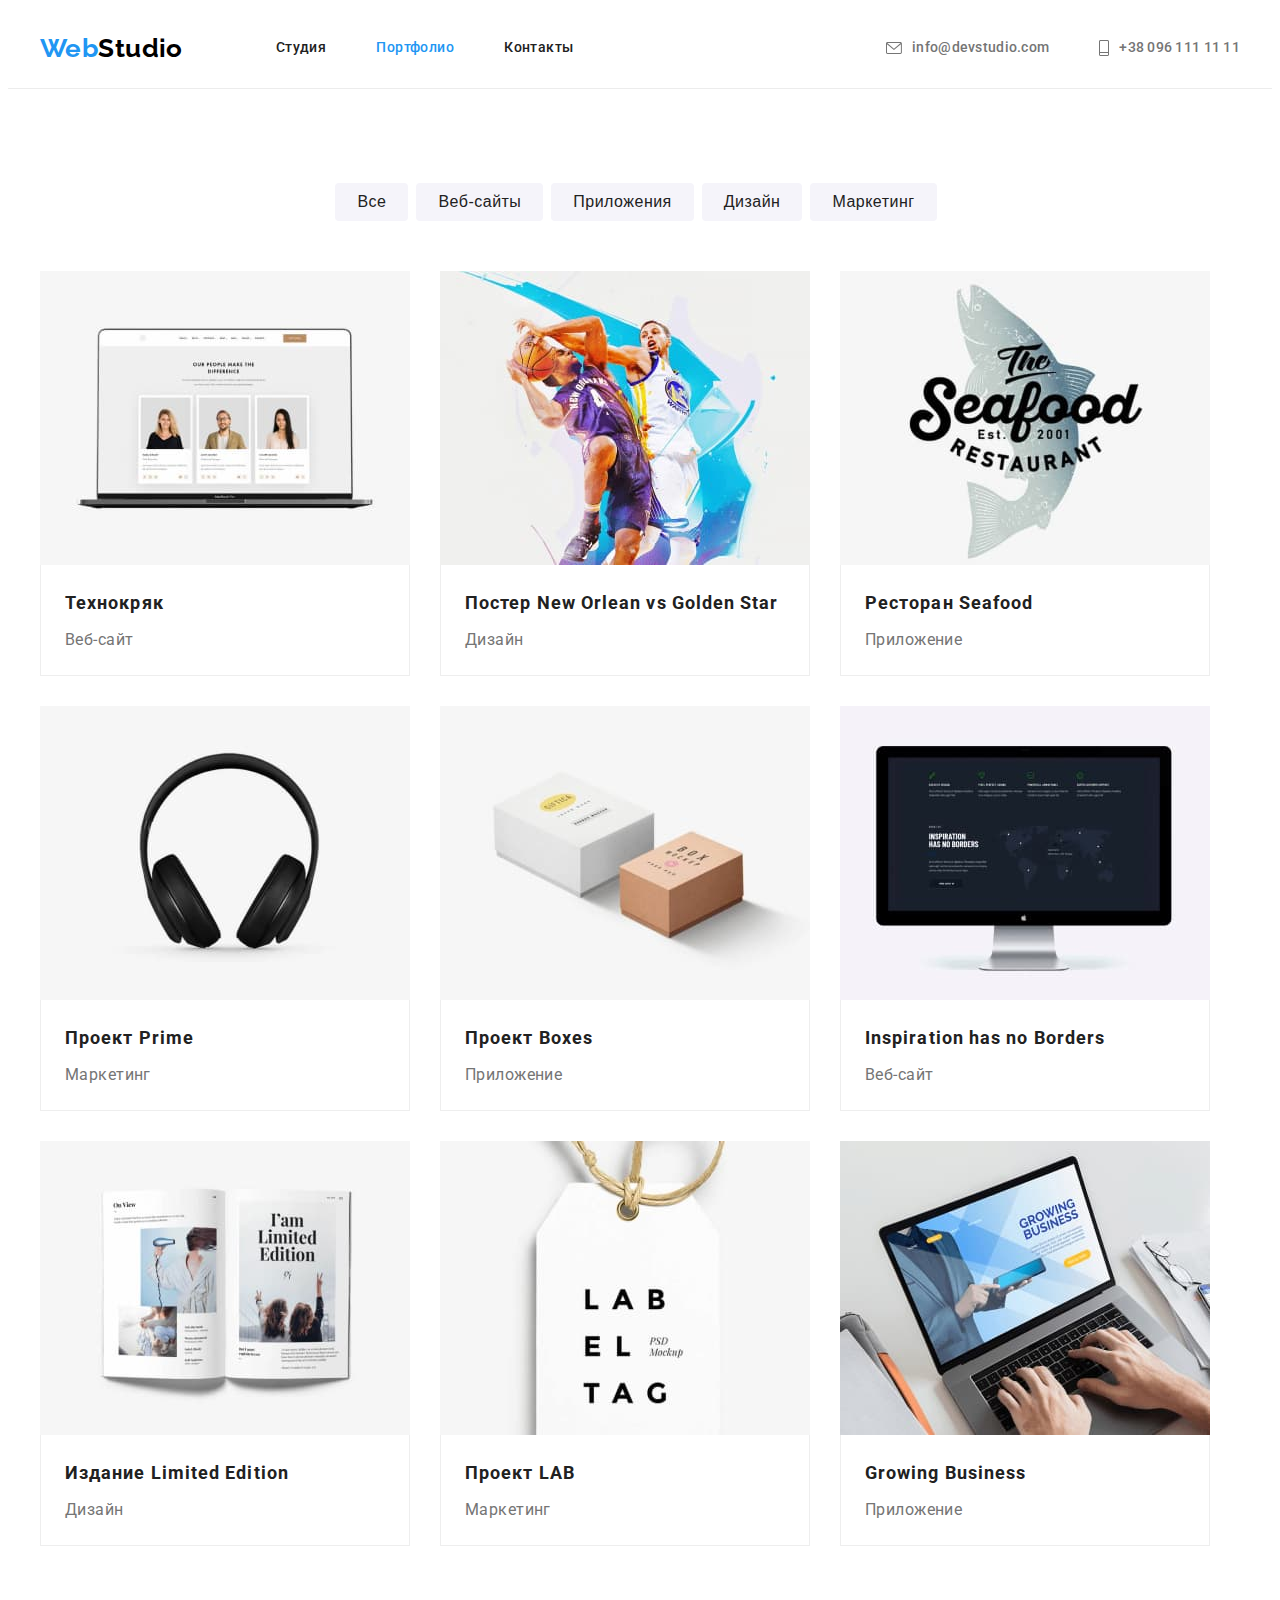
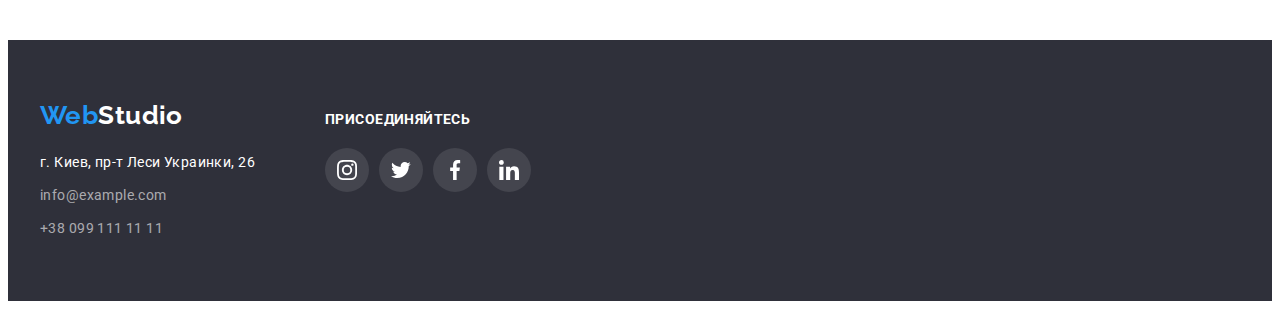
==== portfolio.html @ 5a887693 "first" ====
<!DOCTYPE html>
<html lang="ru">
  <head>
    <meta charset="UTF-8" />
    <meta http-equiv="X-UA-Compatible" content="IE=edge" />
    <meta name="viewport" content="width=device-width, initial-scale=1.0" />
    <title>Портфолио</title>
    <link
      rel="stylesheet"
      href="https://cdnjs.cloudflare.com/ajax/libs/modern-normalize/1.1.0/modern-normalize.min.css"
      integrity="sha512-wpPYUAdjBVSE4KJnH1VR1HeZfpl1ub8YT/NKx4PuQ5NmX2tKuGu6U/JRp5y+Y8XG2tV+wKQpNHVUX03MfMFn9Q=="
      crossorigin="anonymous"
      referrerpolicy="no-referrer"
    />
    <link rel="preconnect" href="https://fonts.googleapis.com" />
    <link rel="preconnect" href="https://fonts.gstatic.com" crossorigin />
    <link
      href="https://fonts.googleapis.com/css2?family=Raleway:wght@700&family=Roboto:wght@400;500;900&display=swap"
      rel="stylesheet"
    />
    <link rel="stylesheet" href="./css/styles.css" />
  </head>
  <body>
    <!--Шапка-->
    <header class="header">
      <div class="container">
        <nav class="header-nav">
          <a class="logo link" href="./index.html" lang="en">
            Web<span class="logo-header">Studio</span>
          </a>
          <ul class="pages list">
            <li><a class="link" href="./index.html">Студия</a></li>
            <li><a class="link curent" href="./portfolio.html">Портфолио</a></li>
            <li><a class="link" href="">Контакты</a></li>
          </ul>
        </nav>
        <ul class="list">
          <li class="header-contact">
            <a class="contact-link link" href="mailto:info@devstudio.com">
              <svg class="header-icon" width="16px" height="12px">
                <use href="./images/symbol-defs.svg#icon-envelope"></use></svg
              >info@devstudio.com</a
            >
          </li>
          <li class="header-contact">
            <a class="contact-link link" href="tel:+380961111111">
              <svg class="header-icon" width="10px" height="16px">
                <use href="./images/symbol-defs.svg#icon-vector"></use></svg
              >+38 096 111 11 11</a
            >
          </li>
        </ul>
      </div>
    </header>

    <main>
      <section class="portfolio section">
        <div class="container">
          <h1 class="none">Портфолио</h1>
          <ul class="button list">
            <li><button class="btn-grey" type="button">Все</button></li>
            <li><button class="btn-grey" type="button">Веб-сайты</button></li>
            <li><button class="btn-grey" type="button">Приложения</button></li>
            <li><button class="btn-grey" type="button">Дизайн</button></li>
            <li><button class="btn-grey" type="button">Маркетинг</button></li>
          </ul>
          <ul class="portfolio-cards list">
            <li class="portfolio-item">
              <a
                class="card-link link" href="">
                <img
                src="./images/img-web1.jpg"
                alt="На мониторе ноутбука изображены фото людей"
                width="370"
              />
              <div class="border-cards">
                <h2 class="title-cards">Технокряк</h2>
                <p class="point">Веб-сайт</p>
              </div>
              </a>
            </li>
            <li class="portfolio-item">
              <a
                class="card-link link" href="">
                <img
                src="./images/img-diz1.jpg"
                alt="Два баскетболиста"
                width="370"
              />
              <div class="border-cards">
                <h2 class="title-cards">Постер New Orlean vs Golden Star</h2>
                <p class="point">Дизайн</p>
              </div>
              </a>
            </li>
            <li class="portfolio-item">
              <a class="card-link link" href=""> <img src="./images/img-app1.jpg" alt="Рыба" width="370" />
              <div class="border-cards">
                <h2 class="title-cards">Ресторан Seafood</h2>
                <p class="point">Приложение</p>
              </div>
              </a>
            </li>
            <li class="portfolio-item">
              <a class="card-link link" href=""> <img src="./images/img-mark1.jpg" alt="Наушники" width="370" />
              <div class="border-cards">
                <h2 class="title-cards">Проект Prime</h2>
                <p class="point">Маркетинг</p>
              </div>
            </a>
            </li>
            <li class="portfolio-item">
              <a class="card-link link" href=""> <img src="./images/img-app2.jpg" alt="Две коробки" width="370" />
              <div class="border-cards">
                <h2 class="title-cards">Проект Boxes</h2>
                <p class="point">Приложение</p>
              </div>
              </a>
            </li>
            <li class="portfolio-item">
              <a class="card-link link" href=""> <img src="./images/img-web2.jpg" alt="Монитор" width="370" />
              <div class="border-cards">
                <h2 class="title-cards" lang="en">Inspiration has no Borders</h2>
                <p class="point">Веб-сайт</p>
              </div>
              </a>
            </li>
            <li class="portfolio-item">
              <a class="card-link link" href=""> <img src="./images/img-diz2.jpg" alt="Книга" width="370" />
              <div class="border-cards">
                <h2 class="title-cards">Издание <span lang="en">Limited Edition</span></h2>
                <p class="point">Дизайн</p>
              </div>
              </a>
            </li>
            <li class="portfolio-item">
              <a class="card-link link" href=""> <img src="./images/img-mark2.jpg" alt="Брелок" width="370" />
              <div class="border-cards">
                <h2 class="title-cards">Проект LAB</h2>
                <p class="point">Маркетинг</p>
              </div>
              </a>
            </li>
            <li class="portfolio-item">
              <a class="card-link link" href=""> <img src="./images/img-app3.jpg" alt="Ноутбук" width="370" />
              <div class="border-cards">
                <h2 class="title-cards" lang="en">Growing Business</h2>
                <p class="point">Приложение</p>
              </div>
              </a>
            </li>
          </ul>
        </div>
      </section>
    </main>
    </a>

    <!--Подвал-->
    <footer class="footer">
      <div class="container">
        <div>
          <a class="logo link" href="./index.html" lang="en">
            Web<span class="logo-footer">Studio</span>
          </a>
          <address>
            <ul class="footer-connection list">
              <li>
                <a class="address link" href=""> г. Киев, пр-т Леси Украинки, 26</a>
              </li>
              <li>
                <a class="footer-contacts link" href="mailto:info@example.com">info@example.com</a>
              </li>
              <li>
                <a class="footer-contacts link" href="tel:+380991111111">+38 099 111 11 11</a>
              </li>
            </ul>
          </address>
        </div>
        <div class="join">
          <p class="header-join">Присоединяйтесь</p>
          <ul class="list">
            <li class="massenger-item">
              <a class="join-link link" aria-label="инстаграм">
                <svg class="join-icon" width="20px" height="20px">
                  <use href="./images/symbol-defs.svg#icon-instagram"></use></svg
              ></a>
            </li>
            <li class="massenger-item">
              <a class="join-link link" aria-label="твиттер">
                <svg class="join-icon" width="20px" height="20px">
                  <use href="./images/symbol-defs.svg#icon-twitter"></use></svg
              ></a>
            </li>
            <li class="massenger-item">
              <a class="join-link link" aria-label="фейсбук">
                <svg class="join-icon" width="20px" height="20px">
                  <use href="./images/symbol-defs.svg#icon-facebook"></use></svg
              ></a>
            </li>
            <li class="massenger-item">
              <a class="join-link link" aria-label="линкедин">
                <svg class="join-icon" width="20px" height="20px">
                  <use href="./images/symbol-defs.svg#icon-linkedin"></use></svg
              ></a>
            </li>
          </ul>
        </div>
      </div>
    </footer>
  </body>
</html>
---- css/styles.css ----
:root {
    --accent-color: #2196F3;
    --black:#000000;
    --white:#FFFFFF;
    --header-and-item: #212121;
    --adress-footer: #FFFFFF99;
    --black-fon: #2F303A;
    --gray-fon: #F5F4FA;
    --main: #757575;
    --hero-button: #188ce8;
    --border-header:#ECECEC;
    --border-cards:#EEEEEE;
    --shadow:rgba(0, 0, 0, 0.25);
    --bg-hero:#C4C4C4;
    --grad: rgba(47, 48, 58, 0.4);
    --massanger: #afb1b8;
}

body {
font-family: Roboto, sans-serif ;
color: var(--main);
background-color: var(--white);
font-weight: 400;
font-size: 14px;
line-height: 1.71;
letter-spacing: 0.03em;
}

.container {
    width: 1200px;
    padding: 0 15px;
    margin-left: auto;
    margin-right: auto;
}

.section{
    padding: 94px 0;
}

h1, h2, h3, h4, p, li, ul, a {
    margin: 0;
    padding: 0;
}

img {
    display: block;
    max-width: 100%;
    height: auto;
}

.list {
    list-style-type: none;
}

.link {
    text-decoration: none;
    color: currentColor;
}

/*Шапка*/
.header .container,
.header-nav,
.pages,
.contacts .list,
.contact-link {
    display: flex;
    align-items: center;
}

.header{
border-bottom: 1px solid var(--border-header);
}

.header .container{
height: 80px;
}


.logo {
    font-family: Raleway, sans-serif;
    font-weight:700;
    font-size: 26px;
    line-height: 1.19;    
    color: var(--accent-color);
 }

.logo-header {
    color: var(--black);
}

.header .logo {
    margin-right: 93px;
}

.pages .link{
    font-weight:500;
    font-size:14px;
    line-height: 0.88;
    color: var(--header-and-item);
    padding: 32px 0;
}

.header .list {
    display: flex;
    margin-left: auto;
}

.contact-link {
    font-weight:500;
    font-size:14px;
    line-height:1.14;
    letter-spacing: 0.02em;
    color: var(--main);
    padding: 20px 0;
}


.pages li:not(:last-child),
.contacts li:not(:last-child),
.header-contact:not(:last-child) {
    margin-right: 50px;
}

.header-icon{
    fill:currentColor;
    margin-right: 10px;
}

.link:hover,
.link:focus,
.link:active{
    color: var(--accent-color);
}


.pages .curent {
    color: var(--accent-color) ;
}

/*Студия*/

/*Герой*/

.hero {
    color: var(--white);
    background-color: var(--black-fon);
    text-align: center;
    text-transform: uppercase;
    line-height: 1.36;
    letter-spacing: 0.06em;
    background-color: var(--bg-hero);
    background-image: linear-gradient(var(--grad),var(--grad) ), url(../images/hero.jpg);
    background-repeat: no-repeat;
    background-position: center;
    max-width: 1600px;
    margin: 0 auto;
}

.hero .container {
    padding: 200px 0;
}

.hero-title {
    margin: auto;
    font-weight: 900;
    font-size: 44px;
    margin-bottom: 30px;
    width: 696px;
    letter-spacing: 0.06em;
    line-height: 1.36;
}

.button-blu {
    width: 200px;
    height: 50px;
    padding: 0;
    border: 2px transparent;
    border-radius: 4px;

    text-align: center; 
    color: var(--white);
    background-color: var(--accent-color);
    font-weight: 700;
    font-size: 16px;
    line-height: 1.88;
    letter-spacing: 0.06em;
}

.button-blu:active,
.button-blu:hover,
.button-blu:focus {
    background-color: var(--hero-button);
}

/*Особенности*/

.none {
    position: absolute;
    width: 1px;
    height: 1px;
    margin: -1px;
    border: 0;
    padding: 0;
    white-space: nowrap;
    clip-path: inset(100%);
    clip: rect(0 0 0 0);
    overflow: hidden;
}

.characteristic,
.characteristic .list,
.characteristic>.container>li{
display: flex;
    flex-wrap: wrap;
}

.characteristic li {
    width: 270px;
}

.characteristic-div {
    display: flex;
    justify-content: center;
    align-items: center;
    background-color: var(--gray-fon);
    width: 270px;
    height: 120px;
    margin-bottom: 30px;
    
}


.characteristic li:not(:nth-child(n+4)){
    margin-right: 30px;
}

.characteristic .title-item {
    margin-bottom: 10px;
    color: var(--header-and-item);
    font-size: 14px;
    line-height: 1.14;
    text-transform: uppercase;
}

/*Оглавление секций*/
.title {
    margin-bottom: 50px;

    color: var(--header-and-item);
    font-size: 36px;
    line-height: 1.17;
    text-align: center;
}

/*Чем мы занимаемся*/
.work.section {
    padding-top: 0;
}

.work .list {
    display: flex;
    flex-wrap: wrap;
}

.work li:not(:nth-child(n+3)) {
    margin-right: 30px;
}

/*Наша команда*/
.team {
    background-color: var(--gray-fon);
}

.team .list{
    display: flex;
    flex-wrap: wrap;
    justify-content:center;
}

.social-link{
margin-bottom: 30px;
}


.team-cards:not(:nth-child(n+4)) {
    margin-right: 30px;
}
.team-cards{
    width: 270px;
    background-color: var(--white);
    box-shadow: 0px 1px 3px rgba(0, 0, 0, 0.12), 0px 1px 1px rgba(0, 0, 0, 0.14), 0px 2px 1px rgba(0, 0, 0, 0.2);
    border-radius: 0px 0px 4px 4px;
}

.name {
    margin: 30px 0 10px 0;
    color: var(--header-and-item);
    font-weight: 500;
    font-size: 16px;
    line-height: 1.19;
    text-align: center;
}

.position {
    font-size: 16px;
    line-height: 1.19;
    text-align: center;
    margin-bottom: 16px;
}

.massenger-item {
    width: 44px;
    height: 44px;
    border-radius: 50%;
    fill: var(--massanger);
    cursor: pointer;
}

.team-link {
width: 100%;
    height: 100%;
    display: flex;
    align-items: center;
    justify-content: center;
}

.massenger-item:not(:last-child){
margin-right: 10px;
}

.massenger-item:active,
.massenger-item:hover,
.massenger-item:focus {
    background-color: var(--accent-color);
    fill: var(--white);
}

/*Постоянные клиенты*/
.klients ul{
    display: flex;
    justify-content: center;
}

.klients li {
    display: flex;
    justify-content: center;
    align-items: center;
    width: 170px;
    height: 92px;
    border: 1px solid var(--massanger);
    border-radius: 4px;
    fill: var(--massanger);
    cursor: pointer;
}
.klients li:not(:last-child){
margin-right: 30px;
}

.klients li:active,
.klients li:hover,
.klients li:focus {
    border: 1px solid var(--accent-color);
    fill: var(--accent-color);
}
/*Подвал*/
.footer {
    background-color: var(--black-fon);
    padding: 60px 0;
}

.footer .container {
    display: flex;
    align-items: baseline;
}

.footer .container > div:not(:last-child){
margin-right: 70px;
}

.footer .logo{
    display: block;
    margin-bottom: 20px;    
}


.logo-footer {
    color: var(--white);
}

.address{
    color: var(--white);
    font-style: normal;
    padding: 4px 0;
}

.footer-contacts {
    color: var(--adress-footer);
    font-style: normal;
    padding: 4px 0;
}

.footer-connection>li:not(:last-child) {
    margin-bottom: 9px;
}

.header-join{
line-height:1.14;
text-transform: uppercase;
color: var(--white);
margin-bottom: 20px;
font-weight: 700;
}

.join .massenger-item {
    fill: var(--white);
    background-color: rgba(255, 255, 255, 0.1);
}

.join ul{
    display: flex;
}

.join .massenger-item:not(:last-child) {
    margin-right: 10px;
}

.join .massenger-item:active,
.join .massenger-item:hover,
.join .massenger-item:focus {
    background-color: var(--accent-color);
}

.join-link{
    width: 100%;
        height: 100%;
        display: flex;
        justify-content: center;
        align-items: center;
}

/*Портфолио*/
.portfolio .button {
    display: flex;
    justify-content: center;
    margin-bottom: 50px;
}

.btn-grey:last-child {
margin-right: 8px;
}

.btn-grey {
    padding: 6px 22px;
    border-radius: 4px;
    border: 2px transparent;
    text-align: center;
    cursor: pointer;
    color: var(--header-and-item);
    background-color: var(--gray-fon);
    font-weight: 500;
    font-size: 16px;
    line-height: 1.63;
    letter-spacing: 0.03em;
}

.btn-grey:hover,
.btn-grey:focus,
.btn-grey:active {      
    color: var(--white);
    background-color: var(--accent-color);
    box-shadow: 0px 3px 1px rgba(0, 0, 0, 0.1), 0px 1px 2px rgba(0, 0, 0, 0.08), 0px 2px 2px rgba(0, 0, 0, 0.12);
}

.portfolio-cards{
        display: flex;
        flex-wrap: wrap;
}

.portfolio-item {
    margin-right: 30px;
    height: calc((100% - 60px) / 3);
    margin-bottom: 30px;
    width: 370px;
}

.portfolio-item>a {
    display: block;
}

.portfolio-item:nth-last-of-type(-n+3){
    margin-bottom: 0;
}

.portfolio-item:nth-child(3n){
    margin-right: 0;
}

.border-cards {
    border-bottom: 1px solid var(--border-cards);
    border-right: 1px solid var(--border-cards);
    border-left: 1px solid var(--border-cards);
    padding: 20px 24px;
}

.title-cards {
    color: var(--header-and-item);
    font-size: 18px;
    line-height: 2;
    letter-spacing: 0.06em;
        margin-bottom: 4px;
}

.point {
    font-size: 16px;
    line-height: 1.88;
    color: currentColor;
}

.portfolio .link{
color: currentColor;
}

.portfolio-item>a:hover,
.portfolio-item>a:focus {
    box-shadow: 0px 4px 4px rgba(0, 0, 0, 0.25);
}
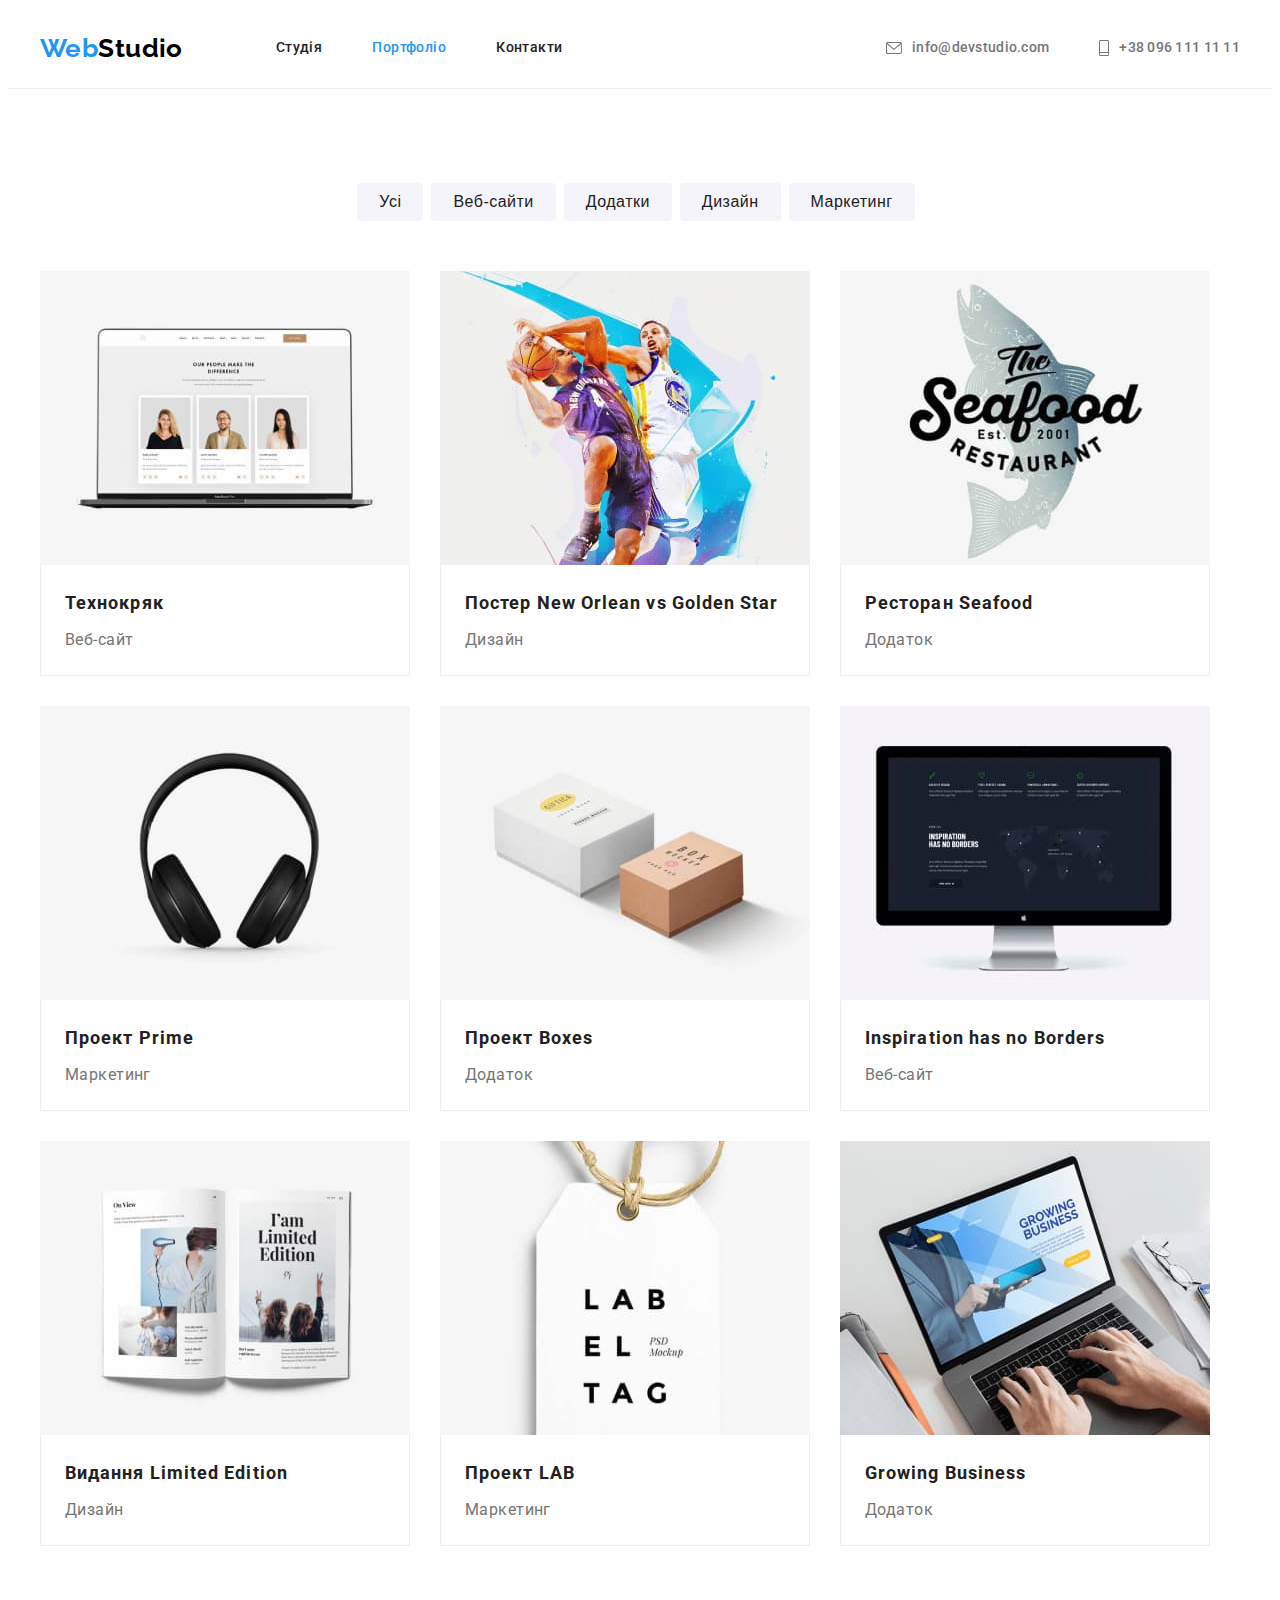
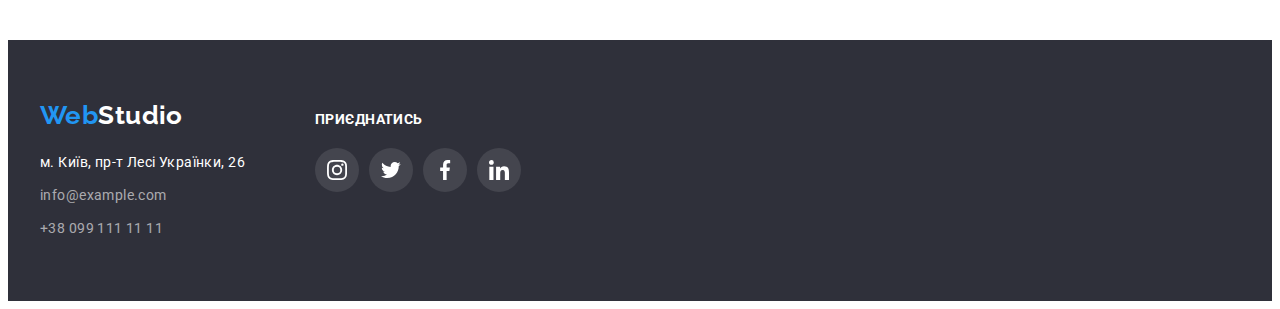
==== commit 09ac0be3: "перша строба" ====
--- a/portfolio.html
+++ b/portfolio.html
@@ -1,10 +1,10 @@
 <!DOCTYPE html>
-<html lang="ru">
+<html lang="uk">
   <head>
     <meta charset="UTF-8" />
     <meta http-equiv="X-UA-Compatible" content="IE=edge" />
     <meta name="viewport" content="width=device-width, initial-scale=1.0" />
-    <title>Портфолио</title>
+    <title>Портфоліо</title>
     <link
       rel="stylesheet"
       href="https://cdnjs.cloudflare.com/ajax/libs/modern-normalize/1.1.0/modern-normalize.min.css"
@@ -15,7 +15,7 @@
     <link rel="preconnect" href="https://fonts.googleapis.com" />
     <link rel="preconnect" href="https://fonts.gstatic.com" crossorigin />
     <link
-      href="https://fonts.googleapis.com/css2?family=Raleway:wght@700&family=Roboto:wght@400;500;900&display=swap"
+      href="https://fonts.googleapis.com/css2?family=Raleway:wght@700&family=Roboto:wght@400;500;700;900&display=swap"
       rel="stylesheet"
     />
     <link rel="stylesheet" href="./css/styles.css" />
@@ -29,9 +29,9 @@
             Web<span class="logo-header">Studio</span>
           </a>
           <ul class="pages list">
-            <li><a class="link" href="./index.html">Студия</a></li>
-            <li><a class="link curent" href="./portfolio.html">Портфолио</a></li>
-            <li><a class="link" href="">Контакты</a></li>
+            <li><a class="link" href="./index.html">Студія</a></li>
+            <li><a class="link curent" href="./portfolio.html">Портфоліо</a></li>
+            <li><a class="link" href="">Контакти</a></li>
           </ul>
         </nav>
         <ul class="list">
@@ -56,11 +56,11 @@
     <main>
       <section class="portfolio section">
         <div class="container">
-          <h1 class="none">Портфолио</h1>
+          <h1 class="none">Портфоліо</h1>
           <ul class="button list">
-            <li><button class="btn-grey" type="button">Все</button></li>
-            <li><button class="btn-grey" type="button">Веб-сайты</button></li>
-            <li><button class="btn-grey" type="button">Приложения</button></li>
+            <li><button class="btn-grey" type="button">Усі</button></li>
+            <li><button class="btn-grey" type="button">Веб-сайти</button></li>
+            <li><button class="btn-grey" type="button">Додатки</button></li>
             <li><button class="btn-grey" type="button">Дизайн</button></li>
             <li><button class="btn-grey" type="button">Маркетинг</button></li>
           </ul>
@@ -70,7 +70,7 @@
                 class="card-link link" href="">
                 <img
                 src="./images/img-web1.jpg"
-                alt="На мониторе ноутбука изображены фото людей"
+                alt="На моніторі ноутбука зображення фото людей"
                 width="370"
               />
               <div class="border-cards">
@@ -97,12 +97,12 @@
               <a class="card-link link" href=""> <img src="./images/img-app1.jpg" alt="Рыба" width="370" />
               <div class="border-cards">
                 <h2 class="title-cards">Ресторан Seafood</h2>
-                <p class="point">Приложение</p>
-              </div>
-              </a>
-            </li>
-            <li class="portfolio-item">
-              <a class="card-link link" href=""> <img src="./images/img-mark1.jpg" alt="Наушники" width="370" />
+                <p class="point">Додаток</p>
+              </div>
+              </a>
+            </li>
+            <li class="portfolio-item">
+              <a class="card-link link" href=""> <img src="./images/img-mark1.jpg" alt="Навушники" width="370" />
               <div class="border-cards">
                 <h2 class="title-cards">Проект Prime</h2>
                 <p class="point">Маркетинг</p>
@@ -113,7 +113,7 @@
               <a class="card-link link" href=""> <img src="./images/img-app2.jpg" alt="Две коробки" width="370" />
               <div class="border-cards">
                 <h2 class="title-cards">Проект Boxes</h2>
-                <p class="point">Приложение</p>
+                <p class="point">Додаток</p>
               </div>
               </a>
             </li>
@@ -128,7 +128,7 @@
             <li class="portfolio-item">
               <a class="card-link link" href=""> <img src="./images/img-diz2.jpg" alt="Книга" width="370" />
               <div class="border-cards">
-                <h2 class="title-cards">Издание <span lang="en">Limited Edition</span></h2>
+                <h2 class="title-cards">Видання <span lang="en">Limited Edition</span></h2>
                 <p class="point">Дизайн</p>
               </div>
               </a>
@@ -145,7 +145,7 @@
               <a class="card-link link" href=""> <img src="./images/img-app3.jpg" alt="Ноутбук" width="370" />
               <div class="border-cards">
                 <h2 class="title-cards" lang="en">Growing Business</h2>
-                <p class="point">Приложение</p>
+                <p class="point">Додаток</p>
               </div>
               </a>
             </li>
@@ -165,7 +165,7 @@
           <address>
             <ul class="footer-connection list">
               <li>
-                <a class="address link" href=""> г. Киев, пр-т Леси Украинки, 26</a>
+                <a class="address link" href="https://goo.gl/maps/VsgWVJQS8bXGaJrV6" target="_blank" rel="noopener noreferrer nofollow"> м. Київ, пр-т Лесі Українки, 26</a>
               </li>
               <li>
                 <a class="footer-contacts link" href="mailto:info@example.com">info@example.com</a>
@@ -177,16 +177,16 @@
           </address>
         </div>
         <div class="join">
-          <p class="header-join">Присоединяйтесь</p>
+          <p class="header-join">Приєднатись</p>
           <ul class="list">
             <li class="massenger-item">
-              <a class="join-link link" aria-label="инстаграм">
+              <a class="join-link link" aria-label="інстаграм">
                 <svg class="join-icon" width="20px" height="20px">
                   <use href="./images/symbol-defs.svg#icon-instagram"></use></svg
               ></a>
             </li>
             <li class="massenger-item">
-              <a class="join-link link" aria-label="твиттер">
+              <a class="join-link link" aria-label="твіттер">
                 <svg class="join-icon" width="20px" height="20px">
                   <use href="./images/symbol-defs.svg#icon-twitter"></use></svg
               ></a>
@@ -198,7 +198,7 @@
               ></a>
             </li>
             <li class="massenger-item">
-              <a class="join-link link" aria-label="линкедин">
+              <a class="join-link link" aria-label="лінкедін">
                 <svg class="join-icon" width="20px" height="20px">
                   <use href="./images/symbol-defs.svg#icon-linkedin"></use></svg
               ></a>
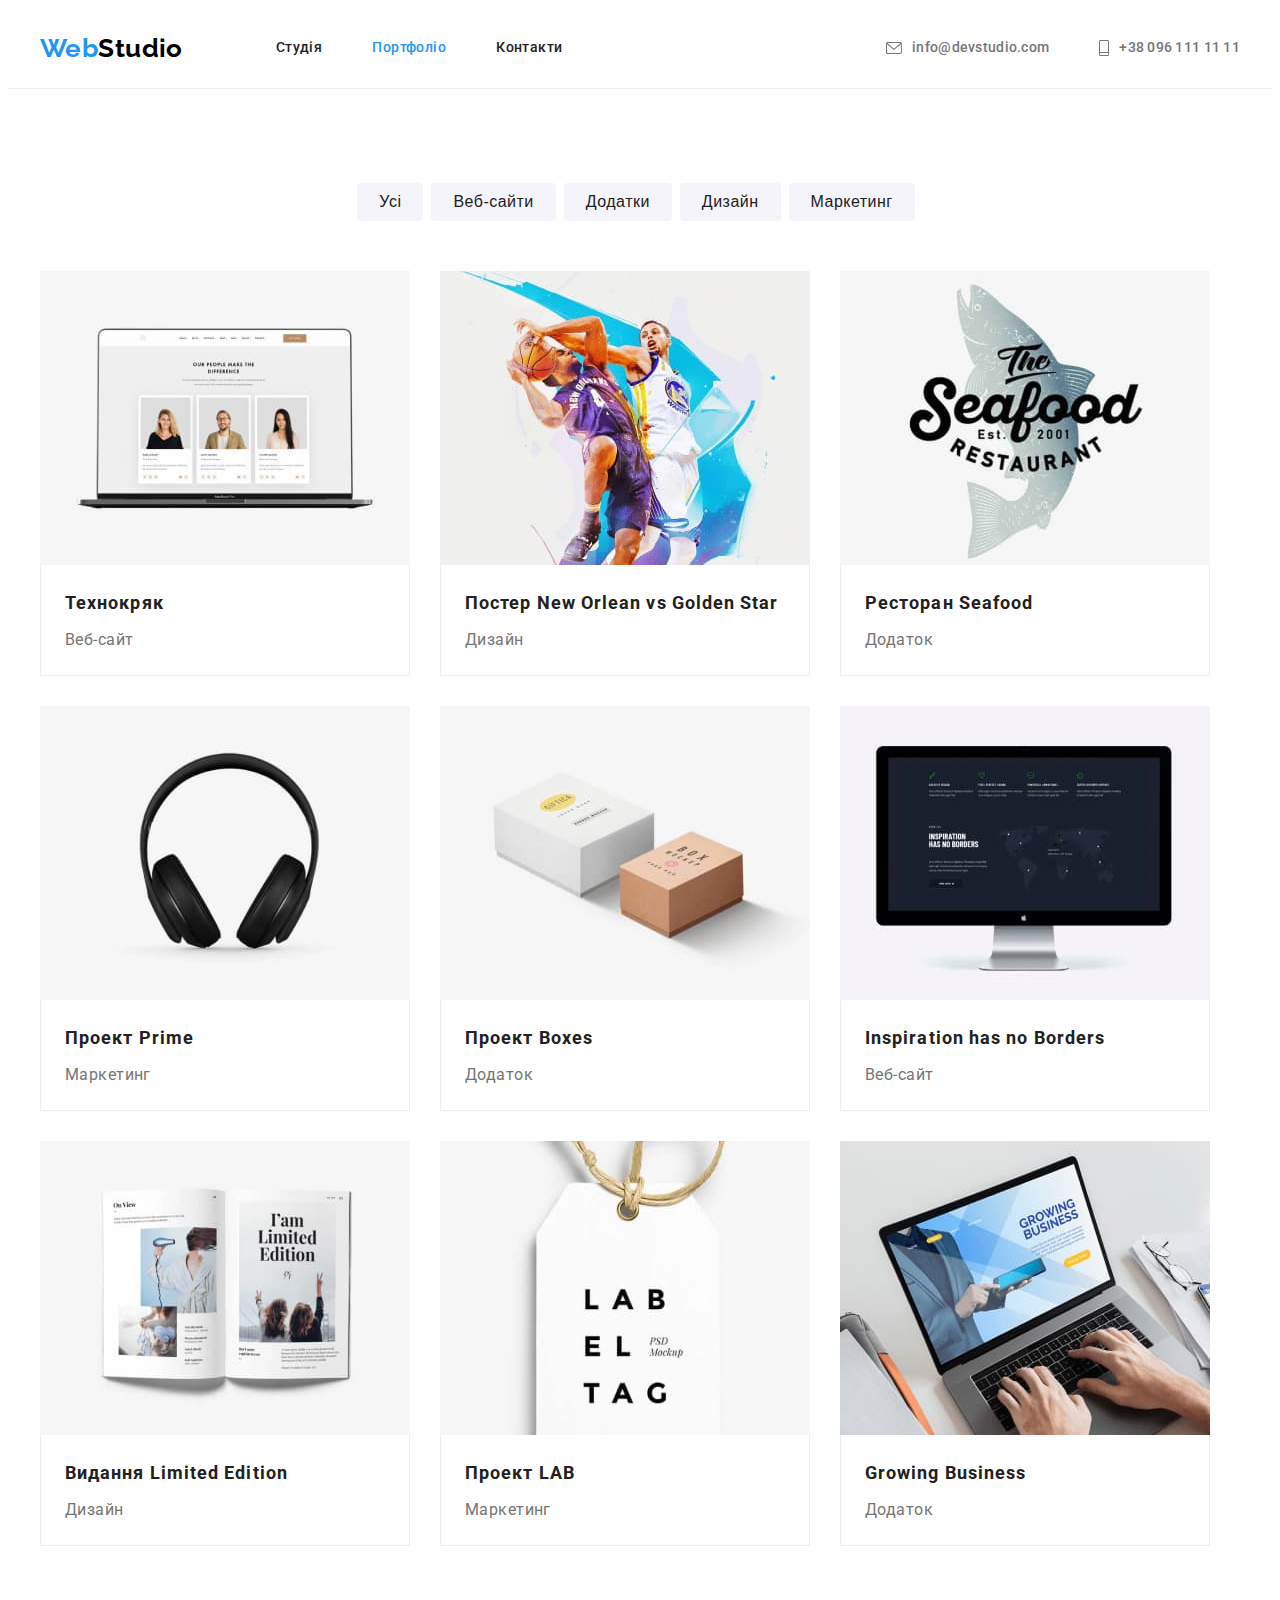
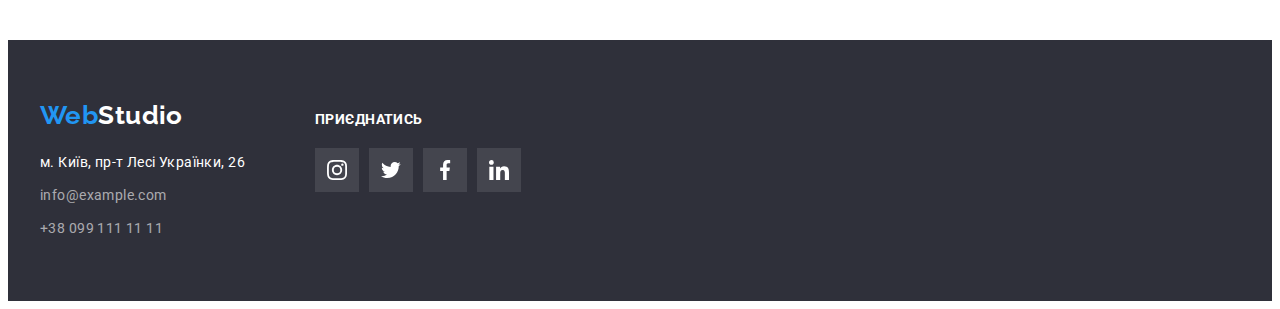
==== commit 2f2f66fe: "3" ====
--- a/portfolio.html
+++ b/portfolio.html
@@ -180,25 +180,25 @@
           <p class="header-join">Приєднатись</p>
           <ul class="list">
             <li class="massenger-item">
-              <a class="join-link link" aria-label="інстаграм">
+              <a href="" class="join-link link" aria-label="інстаграм">
                 <svg class="join-icon" width="20px" height="20px">
                   <use href="./images/symbol-defs.svg#icon-instagram"></use></svg
               ></a>
             </li>
             <li class="massenger-item">
-              <a class="join-link link" aria-label="твіттер">
+              <a href="" class="join-link link" aria-label="твіттер">
                 <svg class="join-icon" width="20px" height="20px">
                   <use href="./images/symbol-defs.svg#icon-twitter"></use></svg
               ></a>
             </li>
             <li class="massenger-item">
-              <a class="join-link link" aria-label="фейсбук">
+              <a href="" class="join-link link" aria-label="фейсбук">
                 <svg class="join-icon" width="20px" height="20px">
                   <use href="./images/symbol-defs.svg#icon-facebook"></use></svg
               ></a>
             </li>
             <li class="massenger-item">
-              <a class="join-link link" aria-label="лінкедін">
+              <a href="" class="join-link link" aria-label="лінкедін">
                 <svg class="join-icon" width="20px" height="20px">
                   <use href="./images/symbol-defs.svg#icon-linkedin"></use></svg
               ></a>
--- a/css/styles.css
+++ b/css/styles.css
@@ -14,6 +14,7 @@
     --bg-hero:#C4C4C4;
     --grad: rgba(47, 48, 58, 0.4);
     --massanger: #afb1b8;
+    --icon-hover-color: #ffffff;
 }
 
 body {
@@ -55,7 +56,7 @@
 .link {
     text-decoration: none;
     color: currentColor;
-}
+    }
 
 /*Шапка*/
 .header .container,
@@ -111,7 +112,7 @@
     line-height:1.14;
     letter-spacing: 0.02em;
     color: var(--main);
-    padding: 20px 0;
+    padding: 32px 0;
 }
 
 
@@ -137,7 +138,7 @@
     color: var(--accent-color) ;
 }
 
-/*Студия*/
+/*Студія*/
 
 /*Герой*/
 
@@ -192,7 +193,7 @@
     background-color: var(--hero-button);
 }
 
-/*Особенности*/
+/*Особливості*/
 
 .none {
     position: absolute;
@@ -207,7 +208,7 @@
     overflow: hidden;
 }
 
-.characteristic,
+
 .characteristic .list,
 .characteristic>.container>li{
 display: flex;
@@ -242,7 +243,7 @@
     text-transform: uppercase;
 }
 
-/*Оглавление секций*/
+/*Заголовна секція*/
 .title {
     margin-bottom: 50px;
 
@@ -252,7 +253,7 @@
     text-align: center;
 }
 
-/*Чем мы занимаемся*/
+/*Чим ми займаємся*/
 .work.section {
     padding-top: 0;
 }
@@ -311,18 +312,26 @@
 .massenger-item {
     width: 44px;
     height: 44px;
+    
+    
+    
+    
+}
+
+.team-link {
+    cursor: pointer; 
     border-radius: 50%;
     fill: var(--massanger);
-    cursor: pointer;
-}
-
-.team-link {
-width: 100%;
+    width: 100%;
     height: 100%;
     display: flex;
     align-items: center;
     justify-content: center;
-}
+      
+    
+}
+
+
 
 .massenger-item:not(:last-child){
 margin-right: 10px;
@@ -342,16 +351,23 @@
 }
 
 .klients li {
+    width: 170px;
+    height: 92px;
+    cursor: pointer;
+}
+
+.klients-link{
     display: flex;
     justify-content: center;
     align-items: center;
-    width: 170px;
-    height: 92px;
     border: 1px solid var(--massanger);
     border-radius: 4px;
     fill: var(--massanger);
-    cursor: pointer;
-}
+    width: 100%;
+    height: 100%;
+}
+
+
 .klients li:not(:last-child){
 margin-right: 30px;
 }
@@ -438,7 +454,7 @@
         align-items: center;
 }
 
-/*Портфолио*/
+/*Портфоліо*/
 .portfolio .button {
     display: flex;
     justify-content: center;
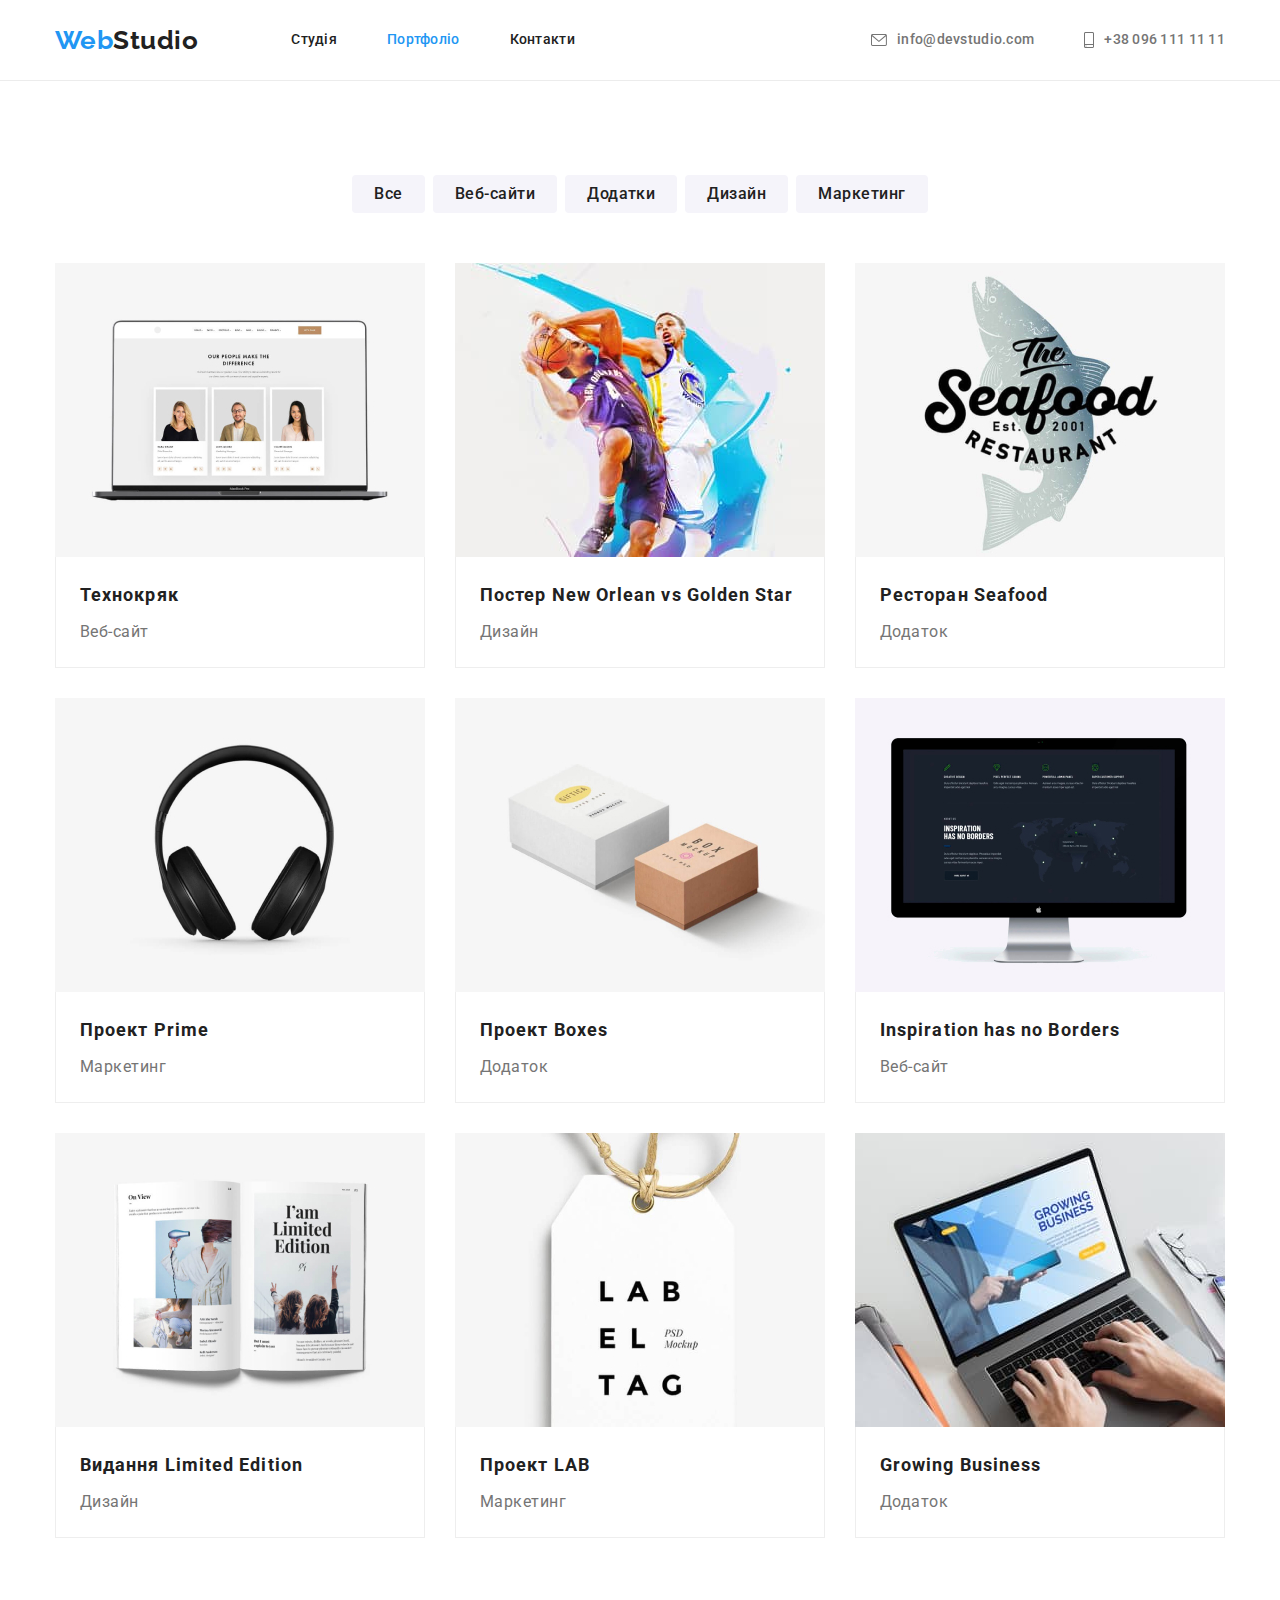
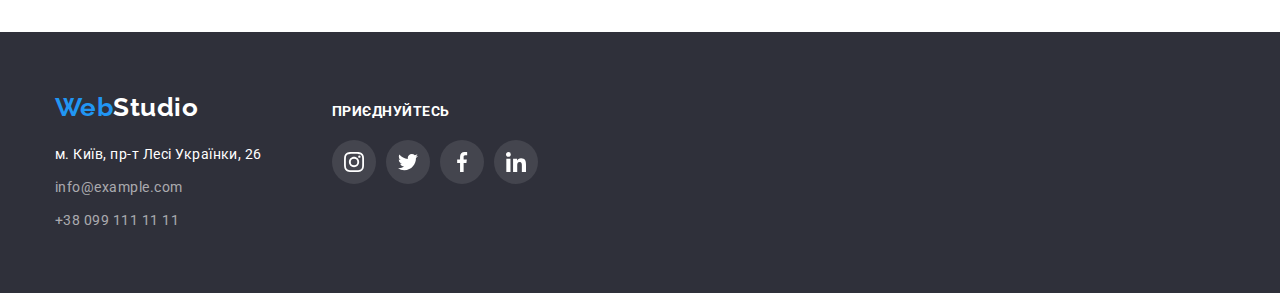
==== commit 250b36c5: "beta" ====
--- a/portfolio.html
+++ b/portfolio.html
@@ -1,211 +1,212 @@
 <!DOCTYPE html>
 <html lang="uk">
-  <head>
-    <meta charset="UTF-8" />
-    <meta http-equiv="X-UA-Compatible" content="IE=edge" />
-    <meta name="viewport" content="width=device-width, initial-scale=1.0" />
-    <title>Портфоліо</title>
-    <link
-      rel="stylesheet"
-      href="https://cdnjs.cloudflare.com/ajax/libs/modern-normalize/1.1.0/modern-normalize.min.css"
-      integrity="sha512-wpPYUAdjBVSE4KJnH1VR1HeZfpl1ub8YT/NKx4PuQ5NmX2tKuGu6U/JRp5y+Y8XG2tV+wKQpNHVUX03MfMFn9Q=="
-      crossorigin="anonymous"
-      referrerpolicy="no-referrer"
-    />
-    <link rel="preconnect" href="https://fonts.googleapis.com" />
-    <link rel="preconnect" href="https://fonts.gstatic.com" crossorigin />
-    <link
-      href="https://fonts.googleapis.com/css2?family=Raleway:wght@700&family=Roboto:wght@400;500;700;900&display=swap"
-      rel="stylesheet"
-    />
-    <link rel="stylesheet" href="./css/styles.css" />
-  </head>
-  <body>
-    <!--Шапка-->
-    <header class="header">
-      <div class="container">
-        <nav class="header-nav">
-          <a class="logo link" href="./index.html" lang="en">
-            Web<span class="logo-header">Studio</span>
-          </a>
-          <ul class="pages list">
-            <li><a class="link" href="./index.html">Студія</a></li>
-            <li><a class="link curent" href="./portfolio.html">Портфоліо</a></li>
-            <li><a class="link" href="">Контакти</a></li>
-          </ul>
-        </nav>
-        <ul class="list">
-          <li class="header-contact">
-            <a class="contact-link link" href="mailto:info@devstudio.com">
-              <svg class="header-icon" width="16px" height="12px">
-                <use href="./images/symbol-defs.svg#icon-envelope"></use></svg
-              >info@devstudio.com</a
-            >
-          </li>
-          <li class="header-contact">
-            <a class="contact-link link" href="tel:+380961111111">
-              <svg class="header-icon" width="10px" height="16px">
-                <use href="./images/symbol-defs.svg#icon-vector"></use></svg
-              >+38 096 111 11 11</a
-            >
-          </li>
-        </ul>
-      </div>
-    </header>
+	<head>
+		<meta charset="UTF-8" />
+		<meta http-equiv="X-UA-Compatible" content="IE=edge" />
+		<meta name="viewport" content="width=device-width, initial-scale=1.0" />
+		<title>Портфоліо</title>
+		<link rel="preconnect" href="https://fonts.googleapis.com" />
+		<link rel="preconnect" href="https://fonts.gstatic.com" crossorigin />
+		<link
+			href="https://fonts.googleapis.com/css2?family=Raleway:wght@700&family=Roboto:wght@400;500;700;900&display=swap"
+			rel="stylesheet"
+		/>
+		<link
+			rel="stylesheet"
+			href="https://cdnjs.cloudflare.com/ajax/libs/modern-normalize/1.1.0/modern-normalize.min.css"
+		/>
+		<link rel="stylesheet" href="./css/styles.css" />
+	</head>
+	<body>
+		<!-- Header -->
+		<header class="header">
+			<div class="container header-nav">
+				<a href="./index.html" lang="en" class="logo link"> Web<span>Studio</span></a>
+				<nav>
+					<ul class="site-nav list">
+						<li class="item"><a href="./index.html" class="link">Студія</a></li>
+						<li class="item"><a href="./portfolio.html" class="link current">Портфоліо</a></li>
+						<li class="item"><a href="" class="link">Контакти</a></li>
+					</ul>
+				</nav>
+				<ul class="auth-list site-nav list">
+					<li class="item"><a href="mailto:info@devstudio.com" class="link">
+						<svg class="icon" width="16" height="12">
+							<use href="./images/icons.svg#icon-envelope"></use>
+						</svg>
+						info@devstudio.com</a></li>
+					<li class="item"><a href="tel:+380961111111" class="link">
+						<svg class="icon" width="10" height="16">
+							<use href="./images/icons.svg#icon-smartphone"></use>
+						</svg>+38 096 111 11 11</a></li>
+				</ul>
+			</div>
+		</header>
+		<!-- Main -->
+		<main>
+			<section class="portfolio">
+				<div class="container">
+					<h1 class="visually-hidden">Портфоліо</h1>
+					<ul class="filters list">
+						<li class="filters-item"><button type="button" class="filters-btn">Все</button></li>
+						<li class="filters-item"><button type="button" class="filters-btn">Веб-сайти</button></li>
+						<li class="filters-item"><button type="button" class="filters-btn">Додатки</button></li>
+						<li class="filters-item"><button type="button" class="filters-btn">Дизайн</button></li>
+						<li class="filters-item"><button type="button" class="filters-btn">Маркетинг</button></li>
+					</ul>
+			
+					<ul class="projects list">
+						<li class="project-card">
+							<a class="card-link link" href="">
+							<img src="./images/portfolio-1.jpg" alt="Фото людей на моніторі ноутбука" width="370" height="294" />
+							<div class="project-discription">
+								<h2 class="project-title">Технокряк</h2>
+								<p class="project-subject">Веб-сайт</p>
+							</div>
+							</a>
+						</li>
+						<li class="project-card">
+							<a class="card-link link" href="">
+							<img src="./images/portfolio-2.jpg" alt="Баскетболісти з мʼячем" width="370" height="294" />
+							<div class="project-discription">
+								<h2 class="project-title">
+									Постер
+									<span lang="en">New Orlean vs Golden Star</span>
+								</h2>
+								<p class="project-subject">Дизайн</p>
+							</div>
+							</a>
+						</li>
+						<li class="project-card">
+							<a class="card-link link" href="">
+							<img src="./images/portfolio-3.jpg" alt="Велика риба" width="370" height="294" />
+							<div class="project-discription">
+								<h2 class="project-title">
+									Ресторан
+									<span lang="en">Seafood</span>
+								</h2>
+								<p class="project-subject">Додаток</p>
+							</div>
+							</a>
+						</li>
+						<li class="project-card">
+							<a class="card-link link" href="">
+							<img src="./images/portfolio-4.jpg" alt="Навушники" width="370" height="294" />
+							<div class="project-discription">
+								<h2 class="project-title">
+									Проект
+									<span lang="en">Prime</span>
+								</h2>
+								<p class="project-subject">Маркетинг</p>
+							</div>
+							</a>
+						</li>
+						<li class="project-card">
+							<a class="card-link link" href="">
+							<img src="./images/portfolio-5.jpg" alt="Дві коробки" width="370" height="294" />
+							<div class="project-discription">
+								<h2 class="project-title">
+									Проект
+									<span lang="en">Boxes</span>
+								</h2>
+								<p class="project-subject">Додаток</p>
+							</div>
+							</a>
+						</li>
+						<li class="project-card">
+							<a class="card-link link" href="">
+							<img src="./images/portfolio-6.jpg" alt="Монітор" width="370" height="294" />
+							<div class="project-discription">
+								<h2 lang="en" class="project-title">Inspiration has no Borders</h2>
+								<p class="project-subject">Веб-сайт</p>
+							</div>
+							</a>
+						</li>
+						<li class="project-card">
+							<a class="card-link link" href="">
+							<img src="./images/portfolio-7.jpg" alt="Розгорнута книга" width="370" height="294" />
+							<div class="project-discription">
+								<h2 class="project-title">
+									Видання
+									<span lang="en">Limited Edition</span>
+								</h2>
+								<p class="project-subject">Дизайн</p>
+							</div>
+							</a>
+						</li>
+						<li class="project-card">
+							<a class="card-link link" href="">
+							<img src="./images/portfolio-8.jpg" alt="Ярлик на мотузку" width="370" height="294" />
+							<div class="project-discription">
+								<h2 class="project-title">
+									Проект
+									<span lang="en">LAB</span>
+								</h2>
+								<p class="project-subject">Маркетинг</p>
+							</div></a>
 
-    <main>
-      <section class="portfolio section">
-        <div class="container">
-          <h1 class="none">Портфоліо</h1>
-          <ul class="button list">
-            <li><button class="btn-grey" type="button">Усі</button></li>
-            <li><button class="btn-grey" type="button">Веб-сайти</button></li>
-            <li><button class="btn-grey" type="button">Додатки</button></li>
-            <li><button class="btn-grey" type="button">Дизайн</button></li>
-            <li><button class="btn-grey" type="button">Маркетинг</button></li>
-          </ul>
-          <ul class="portfolio-cards list">
-            <li class="portfolio-item">
-              <a
-                class="card-link link" href="">
-                <img
-                src="./images/img-web1.jpg"
-                alt="На моніторі ноутбука зображення фото людей"
-                width="370"
-              />
-              <div class="border-cards">
-                <h2 class="title-cards">Технокряк</h2>
-                <p class="point">Веб-сайт</p>
-              </div>
-              </a>
-            </li>
-            <li class="portfolio-item">
-              <a
-                class="card-link link" href="">
-                <img
-                src="./images/img-diz1.jpg"
-                alt="Два баскетболиста"
-                width="370"
-              />
-              <div class="border-cards">
-                <h2 class="title-cards">Постер New Orlean vs Golden Star</h2>
-                <p class="point">Дизайн</p>
-              </div>
-              </a>
-            </li>
-            <li class="portfolio-item">
-              <a class="card-link link" href=""> <img src="./images/img-app1.jpg" alt="Рыба" width="370" />
-              <div class="border-cards">
-                <h2 class="title-cards">Ресторан Seafood</h2>
-                <p class="point">Додаток</p>
-              </div>
-              </a>
-            </li>
-            <li class="portfolio-item">
-              <a class="card-link link" href=""> <img src="./images/img-mark1.jpg" alt="Навушники" width="370" />
-              <div class="border-cards">
-                <h2 class="title-cards">Проект Prime</h2>
-                <p class="point">Маркетинг</p>
-              </div>
-            </a>
-            </li>
-            <li class="portfolio-item">
-              <a class="card-link link" href=""> <img src="./images/img-app2.jpg" alt="Две коробки" width="370" />
-              <div class="border-cards">
-                <h2 class="title-cards">Проект Boxes</h2>
-                <p class="point">Додаток</p>
-              </div>
-              </a>
-            </li>
-            <li class="portfolio-item">
-              <a class="card-link link" href=""> <img src="./images/img-web2.jpg" alt="Монитор" width="370" />
-              <div class="border-cards">
-                <h2 class="title-cards" lang="en">Inspiration has no Borders</h2>
-                <p class="point">Веб-сайт</p>
-              </div>
-              </a>
-            </li>
-            <li class="portfolio-item">
-              <a class="card-link link" href=""> <img src="./images/img-diz2.jpg" alt="Книга" width="370" />
-              <div class="border-cards">
-                <h2 class="title-cards">Видання <span lang="en">Limited Edition</span></h2>
-                <p class="point">Дизайн</p>
-              </div>
-              </a>
-            </li>
-            <li class="portfolio-item">
-              <a class="card-link link" href=""> <img src="./images/img-mark2.jpg" alt="Брелок" width="370" />
-              <div class="border-cards">
-                <h2 class="title-cards">Проект LAB</h2>
-                <p class="point">Маркетинг</p>
-              </div>
-              </a>
-            </li>
-            <li class="portfolio-item">
-              <a class="card-link link" href=""> <img src="./images/img-app3.jpg" alt="Ноутбук" width="370" />
-              <div class="border-cards">
-                <h2 class="title-cards" lang="en">Growing Business</h2>
-                <p class="point">Додаток</p>
-              </div>
-              </a>
-            </li>
-          </ul>
-        </div>
-      </section>
-    </main>
-    </a>
+						</li>
+						<li class="project-card">
+							<a class="card-link link" href="">
+							<img src="./images/portfolio-9.jpg" alt="Руки людини на клавіатурі ноутбука " width="370" height="294" />
+							<div class="project-discription">
+								<h2 lang="en" class="project-title">Growing Business</h2>
+								<p class="project-subject">Додаток</p>
+							</div>
+							</a>
+						</li>
+					</ul>
+				</div>
+			</section>
+		</main>
 
-    <!--Подвал-->
-    <footer class="footer">
-      <div class="container">
-        <div>
-          <a class="logo link" href="./index.html" lang="en">
-            Web<span class="logo-footer">Studio</span>
-          </a>
-          <address>
-            <ul class="footer-connection list">
-              <li>
-                <a class="address link" href="https://goo.gl/maps/VsgWVJQS8bXGaJrV6" target="_blank" rel="noopener noreferrer nofollow"> м. Київ, пр-т Лесі Українки, 26</a>
-              </li>
-              <li>
-                <a class="footer-contacts link" href="mailto:info@example.com">info@example.com</a>
-              </li>
-              <li>
-                <a class="footer-contacts link" href="tel:+380991111111">+38 099 111 11 11</a>
-              </li>
-            </ul>
-          </address>
-        </div>
-        <div class="join">
-          <p class="header-join">Приєднатись</p>
-          <ul class="list">
-            <li class="massenger-item">
-              <a href="" class="join-link link" aria-label="інстаграм">
-                <svg class="join-icon" width="20px" height="20px">
-                  <use href="./images/symbol-defs.svg#icon-instagram"></use></svg
-              ></a>
-            </li>
-            <li class="massenger-item">
-              <a href="" class="join-link link" aria-label="твіттер">
-                <svg class="join-icon" width="20px" height="20px">
-                  <use href="./images/symbol-defs.svg#icon-twitter"></use></svg
-              ></a>
-            </li>
-            <li class="massenger-item">
-              <a href="" class="join-link link" aria-label="фейсбук">
-                <svg class="join-icon" width="20px" height="20px">
-                  <use href="./images/symbol-defs.svg#icon-facebook"></use></svg
-              ></a>
-            </li>
-            <li class="massenger-item">
-              <a href="" class="join-link link" aria-label="лінкедін">
-                <svg class="join-icon" width="20px" height="20px">
-                  <use href="./images/symbol-defs.svg#icon-linkedin"></use></svg
-              ></a>
-            </li>
-          </ul>
-        </div>
-      </div>
-    </footer>
-  </body>
+		<!-- Footer -->
+		<footer class="footer">
+			<div class="container">
+				<div class="adress-footer">
+				<a href="./index.html" lang="en" class="footer-link logo link"> Web<span>Studio</span> </a>
+				<address class="address">
+					<p class="address-contact">м. Київ, пр-т Лесі Українки, 26</p>
+					<ul class="contact-list list">
+						<li class="item"><a href="mailto:info@example.com" class="link contact-item">info@example.com</a></li>
+						<li class="item"><a href="tel:+380991111111" class="link contact-item">+38 099 111 11 11</a></li>
+					</ul>
+				</address>
+				</div>
+				<div class="join">
+					<strong class="join-title">Приєднуйтесь</strong>
+					<ul class="join-list list">
+						<li class="join-item" aria-label="Instagram">
+							<a href="" class="social-link">
+								<svg class="social-icon" width="20" height="20">
+									<use href="./images/icons.svg#icon-instagram"></use>
+								</svg>
+							</a>
+						</li>
+						<li class="join-item" aria-label="Twitter">
+							<a href="" class="social-link">
+								<svg class="social-icon" width="20" height="20">
+									<use href="./images/icons.svg#icon-twitter"></use>
+								</svg>
+							</a>
+						</li>
+						<li class="join-item" aria-label="Facebook">
+							<a href="" class="social-link">
+								<svg class="social-icon" width="20" height="20">
+									<use href="./images/icons.svg#icon-facebook"></use>
+								</svg>
+							</a>
+						</li>
+						<li class="join-item" aria-label="LinkedIn">
+							<a href="" class="social-link">
+								<svg class="social-icon" width="20" height="20">
+									<use href="./images/icons.svg#icon-linkedin"></use>
+								</svg>
+							</a>
+						</li>
+					</ul>
+				</div>
+			</div>
+		</footer>
+	</body>
 </html>
--- a/css/styles.css
+++ b/css/styles.css
@@ -1,542 +1,529 @@
+/* Переменные  */
 :root {
-    --accent-color: #2196F3;
-    --black:#000000;
-    --white:#FFFFFF;
-    --header-and-item: #212121;
-    --adress-footer: #FFFFFF99;
-    --black-fon: #2F303A;
-    --gray-fon: #F5F4FA;
-    --main: #757575;
-    --hero-button: #188ce8;
-    --border-header:#ECECEC;
-    --border-cards:#EEEEEE;
-    --shadow:rgba(0, 0, 0, 0.25);
-    --bg-hero:#C4C4C4;
-    --grad: rgba(47, 48, 58, 0.4);
-    --massanger: #afb1b8;
-    --icon-hover-color: #ffffff;
+	--primary-text-color: #212121;
+	--first-text-color: #757575;
+	--second-text-color: #ffffff;
+	--accent-text-color: #2196f3;
+
+	--second-background-color: #2f303a;
+	--accent-btn-background-color: #2196f3;
+	--icon-hover-backgr-color: #2196f3;
+
+	--icon-color: #afb1b8;
+	--icon-hover-color: #ffffff;
+
+	--margin-block: 30px
 }
 
 body {
-font-family: Roboto, sans-serif ;
-color: var(--main);
-background-color: var(--white);
-font-weight: 400;
-font-size: 14px;
-line-height: 1.71;
-letter-spacing: 0.03em;
-}
-
+	font-family: Roboto, sans-serif;
+	letter-spacing: 0.03em;
+	color: var(--primary-text-color);
+}
+
+.list {
+	list-style: none;
+}
+
+h1,
+h2,
+h3,
+h4,
+h5,
+h6,
+p {
+	margin: 0;
+}
+
+ul {
+	margin: 0;
+	padding-left: 0;
+}
+
+img {
+	display: block;
+	max-width: 100%;
+	height: auto;
+}
+button {
+	border: none;
+	cursor: pointer;
+	border-radius: 4px;
+}
+
+.visually-hidden {
+	position: absolute;
+	white-space: nowrap;
+	width: 1px;
+	height: 1px;
+	overflow: hidden;
+	border: 0;
+	padding: 0;
+	clip: rect(0 0 0 0);
+	clip-path: inset(50%);
+	margin: -1px;
+}
 .container {
-    width: 1200px;
-    padding: 0 15px;
-    margin-left: auto;
-    margin-right: auto;
-}
-
-.section{
-    padding: 94px 0;
-}
-
-h1, h2, h3, h4, p, li, ul, a {
-    margin: 0;
-    padding: 0;
-}
-
-img {
-    display: block;
-    max-width: 100%;
-    height: auto;
-}
-
-.list {
-    list-style-type: none;
-}
-
-.link {
-    text-decoration: none;
-    color: currentColor;
-    }
-
-/*Шапка*/
-.header .container,
-.header-nav,
-.pages,
-.contacts .list,
-.contact-link {
-    display: flex;
-    align-items: center;
-}
-
-.header{
-border-bottom: 1px solid var(--border-header);
-}
-
-.header .container{
-height: 80px;
-}
-
-
+	width: 1200px;
+	margin: 0 auto;
+	padding-left: 15px;
+	padding-right: 15px;
+}
+section {
+	padding: 94px 0;
+}
+
+/* header */
+
+.header {
+	border-bottom: 1px solid #ececec;
+	background-color: #ffffff;
+}
+
+.header .link,
+.footer .link {
+	text-decoration: none;
+}
+
+/* логотип */
 .logo {
-    font-family: Raleway, sans-serif;
-    font-weight:700;
-    font-size: 26px;
-    line-height: 1.19;    
-    color: var(--accent-color);
- }
-
-.logo-header {
-    color: var(--black);
-}
-
-.header .logo {
-    margin-right: 93px;
-}
-
-.pages .link{
-    font-weight:500;
-    font-size:14px;
-    line-height: 0.88;
-    color: var(--header-and-item);
-    padding: 32px 0;
-}
-
-.header .list {
-    display: flex;
-    margin-left: auto;
-}
-
-.contact-link {
-    font-weight:500;
-    font-size:14px;
-    line-height:1.14;
-    letter-spacing: 0.02em;
-    color: var(--main);
-    padding: 32px 0;
-}
-
-
-.pages li:not(:last-child),
-.contacts li:not(:last-child),
-.header-contact:not(:last-child) {
-    margin-right: 50px;
-}
-
-.header-icon{
-    fill:currentColor;
-    margin-right: 10px;
-}
-
-.link:hover,
-.link:focus,
-.link:active{
-    color: var(--accent-color);
-}
-
-
-.pages .curent {
-    color: var(--accent-color) ;
-}
-
-/*Студія*/
-
-/*Герой*/
-
+	margin-right: 93px;
+
+	font-family: Raleway, sans-serif;
+	font-weight: 700;
+	font-size: 26px;
+	line-height: 1.19;
+	color: var(--accent-text-color);
+}
+.header-nav .logo {
+	padding-top: 24px;
+	padding-bottom: 24px;
+}
+
+.header-nav span {
+	color: var(--primary-text-color);
+}
+
+.header-nav {
+	display: flex;
+	align-items: center;
+}
+
+.site-nav {
+	display: flex;
+	gap: 50px;
+}
+
+.site-nav .link {
+	display: flex;
+	align-items: center;
+    justify-content: center;
+	padding-top: 32px;
+	padding-bottom: 32px;
+
+	font-weight: 500;
+	font-size: 14px;
+	line-height: 1.14;
+	letter-spacing: 0.02em;
+	color: var(--primary-text-color);
+}
+
+.site-nav .current {
+	color: var(--accent-text-color);
+}
+
+.site-nav .link:hover,
+.site-nav .link:focus {
+	color: var(--accent-text-color);
+}
+
+.auth-list {
+	margin-left: auto;
+} 
+
+.auth-list .link {
+	color: var(--first-text-color);
+}
+.site-nav .icon {
+	margin-right: 10px;
+	fill: currentColor;
+}
+
+/* hero */
 .hero {
-    color: var(--white);
-    background-color: var(--black-fon);
-    text-align: center;
-    text-transform: uppercase;
-    line-height: 1.36;
-    letter-spacing: 0.06em;
-    background-color: var(--bg-hero);
-    background-image: linear-gradient(var(--grad),var(--grad) ), url(../images/hero.jpg);
-    background-repeat: no-repeat;
-    background-position: center;
-    max-width: 1600px;
-    margin: 0 auto;
-}
-
-.hero .container {
-    padding: 200px 0;
+	max-width: 1600px;
+	margin: 0 auto;
+	padding-top: 200px;
+	padding-bottom: 200px;
+
+	text-align: center;
+	color: var(--second-text-color);
+
+	background-color: #c4c4c4;
+	background-image: linear-gradient(to right, rgba(47, 48, 58, 0.4), rgba(47, 48, 58, 0.4)),
+		url(../images/img-overlay.jpg);
+	background-repeat: no-repeat;
+	background-position: center;
+	background-size: cover;
 }
 
 .hero-title {
-    margin: auto;
-    font-weight: 900;
-    font-size: 44px;
-    margin-bottom: 30px;
-    width: 696px;
-    letter-spacing: 0.06em;
-    line-height: 1.36;
-}
-
-.button-blu {
-    width: 200px;
-    height: 50px;
-    padding: 0;
-    border: 2px transparent;
-    border-radius: 4px;
-
-    text-align: center; 
-    color: var(--white);
-    background-color: var(--accent-color);
-    font-weight: 700;
-    font-size: 16px;
-    line-height: 1.88;
-    letter-spacing: 0.06em;
-}
-
-.button-blu:active,
-.button-blu:hover,
-.button-blu:focus {
-    background-color: var(--hero-button);
-}
-
-/*Особливості*/
-
-.none {
-    position: absolute;
-    width: 1px;
-    height: 1px;
-    margin: -1px;
-    border: 0;
-    padding: 0;
-    white-space: nowrap;
-    clip-path: inset(100%);
-    clip: rect(0 0 0 0);
-    overflow: hidden;
-}
-
-
-.characteristic .list,
-.characteristic>.container>li{
-display: flex;
-    flex-wrap: wrap;
-}
-
-.characteristic li {
-    width: 270px;
-}
-
-.characteristic-div {
-    display: flex;
-    justify-content: center;
-    align-items: center;
-    background-color: var(--gray-fon);
-    width: 270px;
-    height: 120px;
-    margin-bottom: 30px;
-    
-}
-
-
-.characteristic li:not(:nth-child(n+4)){
-    margin-right: 30px;
-}
-
-.characteristic .title-item {
-    margin-bottom: 10px;
-    color: var(--header-and-item);
-    font-size: 14px;
-    line-height: 1.14;
-    text-transform: uppercase;
-}
-
-/*Заголовна секція*/
-.title {
-    margin-bottom: 50px;
-
-    color: var(--header-and-item);
-    font-size: 36px;
-    line-height: 1.17;
-    text-align: center;
-}
-
-/*Чим ми займаємся*/
-.work.section {
-    padding-top: 0;
-}
-
-.work .list {
-    display: flex;
-    flex-wrap: wrap;
-}
-
-.work li:not(:nth-child(n+3)) {
-    margin-right: 30px;
-}
-
-/*Наша команда*/
+	margin: auto;
+	max-width: 696px;
+	margin-bottom: var(--margin-block);
+
+	font-weight: 900;
+	font-size: 44px;
+	line-height: 1.36;
+	letter-spacing: 0.06em;
+	text-transform: uppercase;
+}
+
+.hero-button {
+	padding: 10px 32px;
+	box-shadow: 0px 4px 4px rgba(0, 0, 0, 0.15);
+
+	font-family: inherit;
+	font-weight: 700;
+	font-size: 16px;
+	line-height: 1.88;
+	letter-spacing: 0.06em;
+	color: var(--second-text-color);
+	background-color: var(--accent-btn-background-color);
+}
+
+.hero-button:hover,
+.hero-button:focus {
+	background-color: #188ce8;
+}
+
+/* Features */
+
+.features-list .features-subtitle {
+	margin-bottom: 10px;
+
+	font-weight: 700;
+	font-size: 14px;
+	line-height: 1.14;
+	text-transform: uppercase;
+}
+
+.features-list {
+	display: flex;
+	gap: var(--margin-block);
+}
+
+.features-items {
+	width: calc((100% - 90px) / 4);
+}
+
+.features-picture {
+	display: flex;
+	justify-content: center;
+	align-items: center;
+	height: 120px;
+	background-color: #f5f4fa;
+	border-radius: 4px;
+	margin-bottom: var(--margin-block);
+}
+
+.features-list .features-text {
+	margin-bottom: 0;
+
+	font-size: 14px;
+	line-height: 1.71;
+	color: var(--first-text-color);
+}
+
+/* Чем ми занимаємось, Наша команда*/
+
+.work-list {
+	display: flex;
+	gap: var(--margin-block);
+}
+
+.work {
+	padding-top: 0;
+}
+
+.work-title,
+.teams-title {
+	margin-bottom: 50px;
+
+	font-weight: 700;
+	font-size: 36px;
+	line-height: 1.16;
+	text-align: center;
+}
+
+/* наша команда */
 .team {
-    background-color: var(--gray-fon);
-}
-
-.team .list{
-    display: flex;
-    flex-wrap: wrap;
-    justify-content:center;
-}
-
-.social-link{
-margin-bottom: 30px;
-}
-
-
-.team-cards:not(:nth-child(n+4)) {
-    margin-right: 30px;
-}
-.team-cards{
-    width: 270px;
-    background-color: var(--white);
-    box-shadow: 0px 1px 3px rgba(0, 0, 0, 0.12), 0px 1px 1px rgba(0, 0, 0, 0.14), 0px 2px 1px rgba(0, 0, 0, 0.2);
-    border-radius: 0px 0px 4px 4px;
-}
-
-.name {
-    margin: 30px 0 10px 0;
-    color: var(--header-and-item);
-    font-weight: 500;
-    font-size: 16px;
-    line-height: 1.19;
-    text-align: center;
-}
-
-.position {
-    font-size: 16px;
-    line-height: 1.19;
-    text-align: center;
-    margin-bottom: 16px;
-}
-
-.massenger-item {
-    width: 44px;
-    height: 44px;
-    
-    
-    
-    
-}
-
-.team-link {
-    cursor: pointer; 
-    border-radius: 50%;
-    fill: var(--massanger);
-    width: 100%;
-    height: 100%;
-    display: flex;
-    align-items: center;
-    justify-content: center;
-      
-    
-}
-
-
-
-.massenger-item:not(:last-child){
-margin-right: 10px;
-}
-
-.massenger-item:active,
-.massenger-item:hover,
-.massenger-item:focus {
-    background-color: var(--accent-color);
-    fill: var(--white);
-}
-
-/*Постоянные клиенты*/
-.klients ul{
-    display: flex;
-    justify-content: center;
-}
-
-.klients li {
-    width: 170px;
-    height: 92px;
-    cursor: pointer;
-}
-
-.klients-link{
-    display: flex;
-    justify-content: center;
-    align-items: center;
-    border: 1px solid var(--massanger);
-    border-radius: 4px;
-    fill: var(--massanger);
-    width: 100%;
-    height: 100%;
-}
-
-
-.klients li:not(:last-child){
-margin-right: 30px;
-}
-
-.klients li:active,
-.klients li:hover,
-.klients li:focus {
-    border: 1px solid var(--accent-color);
-    fill: var(--accent-color);
-}
-/*Подвал*/
+	background-color: #f5f4fa;
+}
+
+.team-list {
+	display: flex;
+	gap: var(--margin-block);
+}
+
+.team-discription {
+	padding: 30px 0;
+}
+
+.team-list .team-item {
+	width: calc((100% - 90px) / 4);
+	text-align: center;
+	box-shadow: 0px 1px 3px rgba(0, 0, 0, 0.12), 0px 1px 1px rgba(0, 0, 0, 0.14), 0px 2px 1px rgba(0, 0, 0, 0.2);
+	border-radius: 0px 0px 4px 4px;
+	background-color: #ffffff;
+}
+
+.team .team-title {
+	margin-bottom: 10px;
+
+	font-weight: 500;
+	font-size: 16px;
+	line-height: 1.19;
+}
+
+.team .team-position {
+	margin-bottom: 16px;
+
+	line-height: 1.19;
+	color: var(--first-text-color);
+}
+.team-social {
+	display: flex;
+	justify-content: center;
+	align-items: center;
+	gap: 10px;
+}
+.team-social-link {
+	display: flex;
+	align-items: center;
+	justify-content: center;
+	width: 44px;
+	height: 44px;
+	border-radius: 50%;
+}
+.team-social-icon {
+	fill: var(--icon-color);
+}
+.team-social-link:hover,
+.team-social-link:focus {
+	background-color: var(--icon-hover-backgr-color);
+}
+
+.team-social-link:hover .team-social-icon,
+.team-social-link:focus .team-social-icon {
+	fill: var(--icon-hover-color);
+}
+
+/* Клієнти */
+
+.clients-title {
+	margin-bottom: 50px;
+
+	font-weight: 700;
+	font-size: 36px;
+	line-height: 1.16;
+	text-align: center;
+}
+.clients-list {
+	display: flex;
+	gap: var(--margin-block);
+}
+.clients-link {
+	display: flex;
+	justify-content: center;
+	align-items: center;
+	outline: transparent;
+	width: 170px;
+	height: 92px;
+	border: 1px solid #AFB1B8;
+	border-radius: 4px;
+	color: var(--icon-color);
+}
+
+.clients-icon {
+fill: currentColor;
+}
+
+.clients-link:hover, 
+.clients-link:focus {
+    border: 1px solid var(--icon-hover-backgr-color);
+    color: var(--accent-text-color);
+}
+
+/* footer */
 .footer {
-    background-color: var(--black-fon);
-    padding: 60px 0;
+	padding-top: 60px;
+	padding-bottom: 60px;
+
+	background-color: var(--second-background-color);
 }
 
 .footer .container {
-    display: flex;
-    align-items: baseline;
-}
-
-.footer .container > div:not(:last-child){
-margin-right: 70px;
-}
-
-.footer .logo{
-    display: block;
-    margin-bottom: 20px;    
-}
-
-
-.logo-footer {
-    color: var(--white);
-}
-
-.address{
-    color: var(--white);
-    font-style: normal;
-    padding: 4px 0;
-}
-
-.footer-contacts {
-    color: var(--adress-footer);
-    font-style: normal;
-    padding: 4px 0;
-}
-
-.footer-connection>li:not(:last-child) {
-    margin-bottom: 9px;
-}
-
-.header-join{
-line-height:1.14;
-text-transform: uppercase;
-color: var(--white);
-margin-bottom: 20px;
-font-weight: 700;
-}
-
-.join .massenger-item {
-    fill: var(--white);
-    background-color: rgba(255, 255, 255, 0.1);
-}
-
-.join ul{
-    display: flex;
-}
-
-.join .massenger-item:not(:last-child) {
-    margin-right: 10px;
-}
-
-.join .massenger-item:active,
-.join .massenger-item:hover,
-.join .massenger-item:focus {
-    background-color: var(--accent-color);
-}
-
-.join-link{
-    width: 100%;
-        height: 100%;
-        display: flex;
-        justify-content: center;
-        align-items: center;
-}
-
-/*Портфоліо*/
-.portfolio .button {
-    display: flex;
-    justify-content: center;
-    margin-bottom: 50px;
-}
-
-.btn-grey:last-child {
-margin-right: 8px;
-}
-
-.btn-grey {
-    padding: 6px 22px;
-    border-radius: 4px;
-    border: 2px transparent;
-    text-align: center;
-    cursor: pointer;
-    color: var(--header-and-item);
-    background-color: var(--gray-fon);
-    font-weight: 500;
-    font-size: 16px;
-    line-height: 1.63;
-    letter-spacing: 0.03em;
-}
-
-.btn-grey:hover,
-.btn-grey:focus,
-.btn-grey:active {      
-    color: var(--white);
-    background-color: var(--accent-color);
-    box-shadow: 0px 3px 1px rgba(0, 0, 0, 0.1), 0px 1px 2px rgba(0, 0, 0, 0.08), 0px 2px 2px rgba(0, 0, 0, 0.12);
-}
-
-.portfolio-cards{
-        display: flex;
-        flex-wrap: wrap;
-}
-
-.portfolio-item {
-    margin-right: 30px;
-    height: calc((100% - 60px) / 3);
-    margin-bottom: 30px;
-    width: 370px;
-}
-
-.portfolio-item>a {
-    display: block;
-}
-
-.portfolio-item:nth-last-of-type(-n+3){
-    margin-bottom: 0;
-}
-
-.portfolio-item:nth-child(3n){
-    margin-right: 0;
-}
-
-.border-cards {
-    border-bottom: 1px solid var(--border-cards);
-    border-right: 1px solid var(--border-cards);
-    border-left: 1px solid var(--border-cards);
-    padding: 20px 24px;
-}
-
-.title-cards {
-    color: var(--header-and-item);
-    font-size: 18px;
-    line-height: 2;
-    letter-spacing: 0.06em;
-        margin-bottom: 4px;
-}
-
-.point {
-    font-size: 16px;
-    line-height: 1.88;
-    color: currentColor;
-}
-
-.portfolio .link{
-color: currentColor;
-}
-
-.portfolio-item>a:hover,
-.portfolio-item>a:focus {
-    box-shadow: 0px 4px 4px rgba(0, 0, 0, 0.25);
-}           +	display: flex;
+	align-items: baseline;
+}
+
+.footer-link.link {
+	display: inline-block;
+	margin-bottom: 20px;
+	margin-right: 0;
+}
+
+.footer span {
+	color: var(--second-text-color);
+}
+
+.footer .contact-item {
+	color: rgba(255, 255, 255, 0.6);
+	margin-top: 9px;
+}
+.adress-footer {
+	margin-right: 70px;
+}
+
+.footer .address {
+	font-size: 14px;
+	line-height: 1.71;
+	font-style: normal;
+}
+
+.address .address-contact {
+	display: block;
+
+	color: var(--second-text-color);
+}
+
+.contact-list .link:hover,
+.contact-list .link:focus {
+	color: var(--accent-text-color);
+}
+
+.contact-list .item {
+	margin-top: 9px;
+}
+
+/* join */
+
+.join {
+	display: flex;
+	flex-direction: column;
+}
+
+.join-title {
+	margin-bottom: 20px;
+	font-weight: 700;
+	font-size: 14px;
+	line-height: 1.14;
+	text-transform: uppercase;
+	color: var(--second-text-color);
+	text-align: left;
+}
+
+.join-list {
+	display: flex;
+	justify-content: center;
+	gap: 10px;
+}
+
+.social-link {
+	display: flex;
+	width: 44px;
+	height: 44px;
+	justify-content: center;
+	align-items: center;
+
+	border-radius: 50%;
+	background-color: rgba(255, 255, 255, 0.1);
+}
+
+.social-icon {
+	fill: var(--second-text-color);
+}
+.social-link:hover,
+.social-link:focus {
+	background-color: var(--icon-hover-backgr-color);
+}
+
+/* Portfolio */
+
+.portfolio .filters {
+	display: flex;
+	justify-content: center;
+	gap: 8px;
+
+	margin-bottom: 50px;
+}
+
+.filters .filters-btn {
+	padding: 6px 22px;
+
+	font-family: inherit;
+	font-weight: 500;
+	font-size: 16px;
+	line-height: 1.62;
+	text-align: center;
+	letter-spacing: inherit;
+	color: inherit;
+
+	background-color: #f5f4fa;
+}
+
+.filters .filters-btn:hover,
+.filters .filters-btn:focus {
+	box-shadow: 0px 3px 1px rgba(0, 0, 0, 0.1), 0px 1px 2px rgba(0, 0, 0, 0.08), 0px 2px 2px rgba(0, 0, 0, 0.12);
+	color: var(--second-text-color);
+	background-color: #2196f3;
+}
+
+/* Проекти */
+
+.projects {
+	display: flex;
+	flex-wrap: wrap;
+	gap: var(--margin-block);
+}
+.projects .link  {
+	display: block;
+	text-decoration: none;
+}
+
+.projects .project-card {
+	width: calc((100% - 60px) / 3);
+
+	background-color: #ffffff;
+}
+
+.card-link:hover,
+.card-link:focus {
+	box-shadow: 0px 1px 1px rgba(0, 0, 0, 0.12), 0px 4px 4px rgba(0, 0, 0, 0.06), 1px 4px 6px rgba(0, 0, 0, 0.16);
+}
+
+.project-discription {
+	padding: 20px 24px;
+	border-left: 1px solid #eeeeee;
+	border-right: 1px solid #eeeeee;
+	border-bottom: 1px solid #eeeeee;
+	text-decoration: none;
+}
+
+.project-title {
+	margin-bottom: 4px;
+
+	font-weight: 700;
+	font-size: 18px;
+	line-height: 2;
+	letter-spacing: 0.06em;
+	color: var(--primary-text-color);
+}
+
+.project-subject {
+	margin-bottom: 0;
+	line-height: 1.88;
+
+	color: var(--first-text-color);
+}
